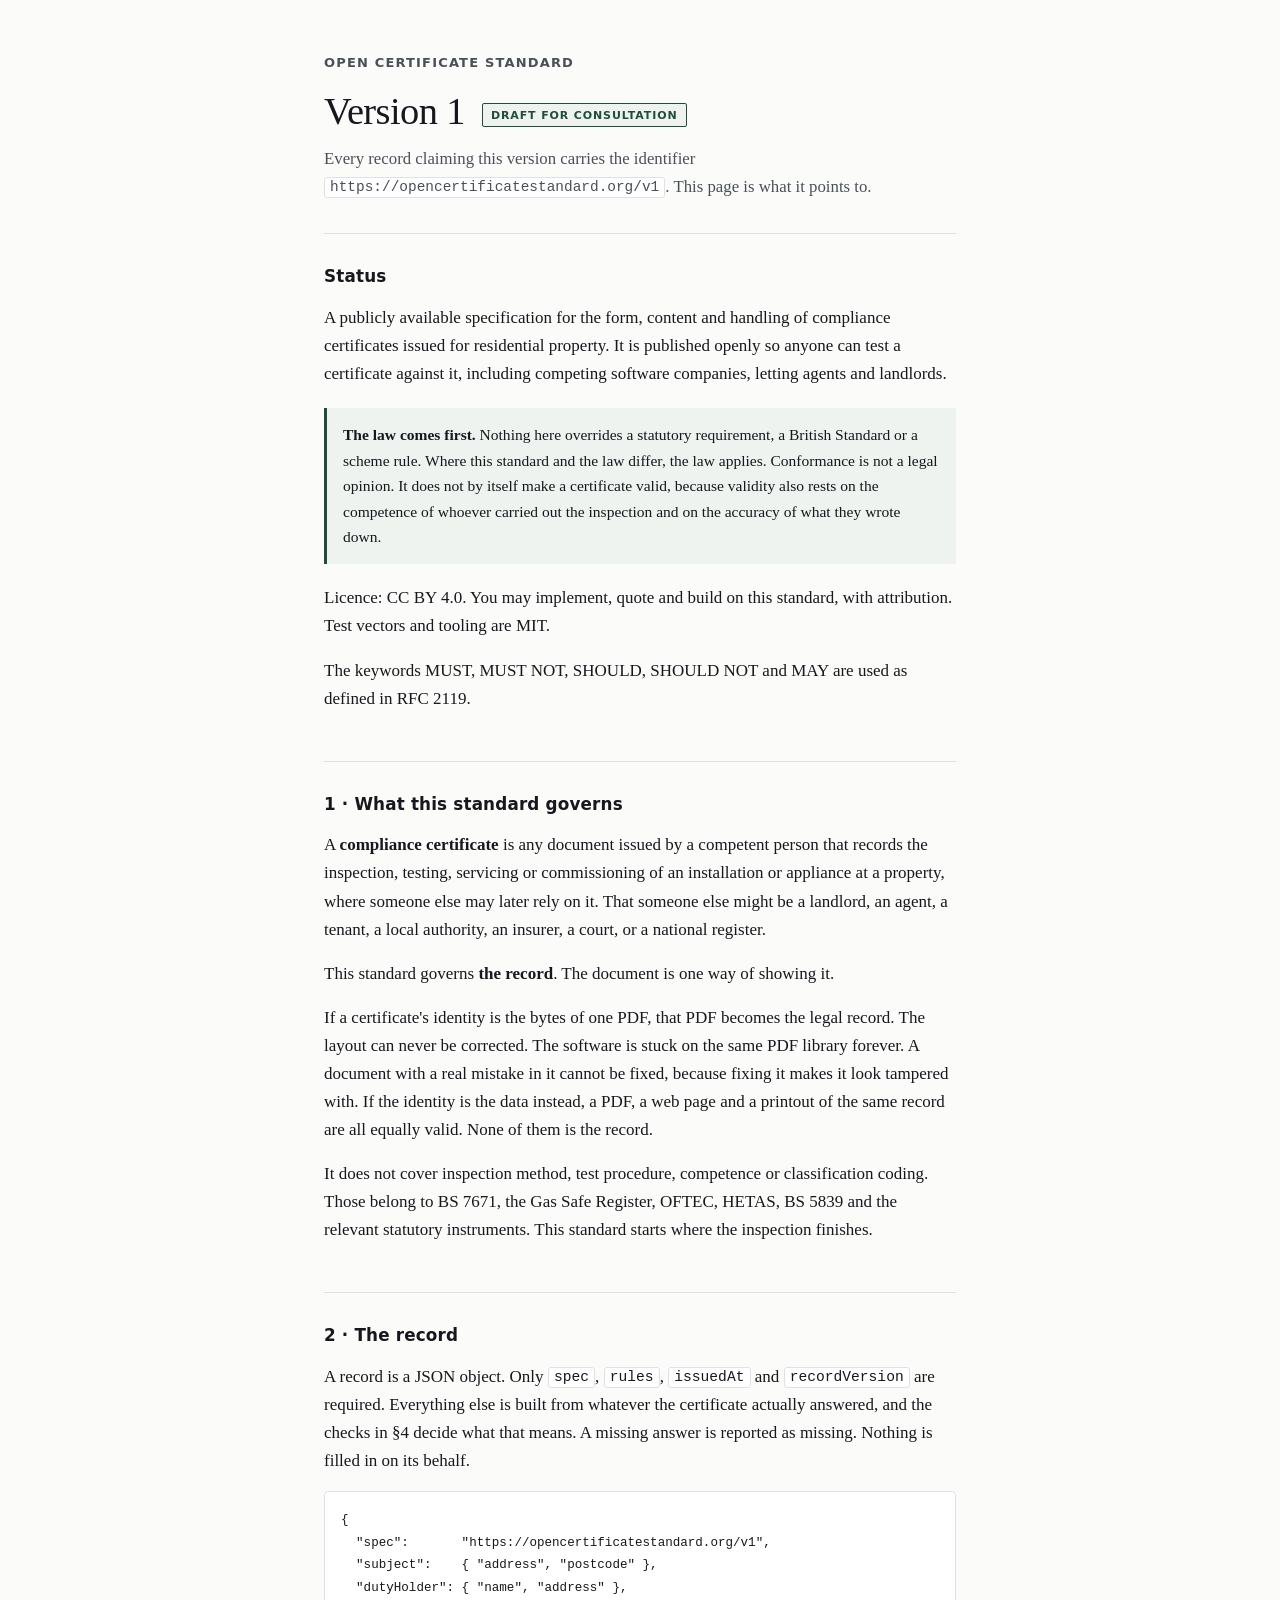
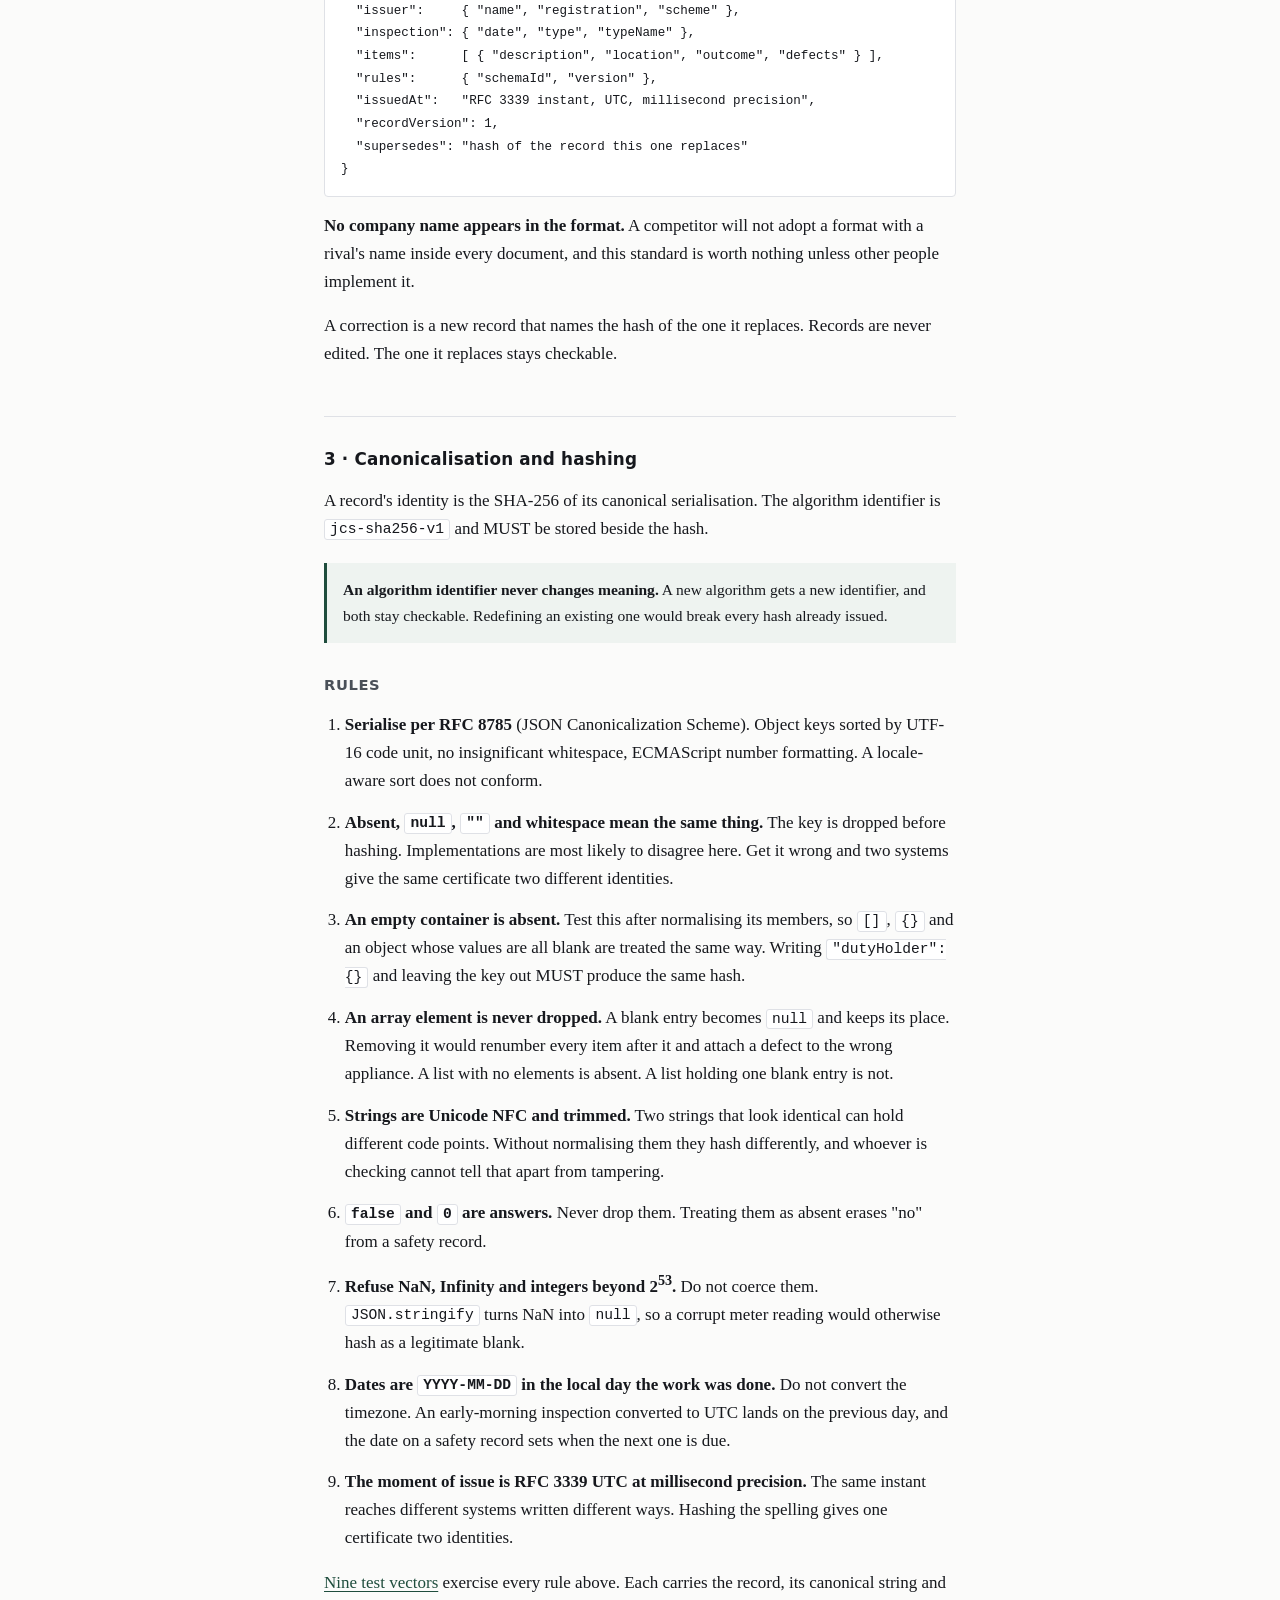
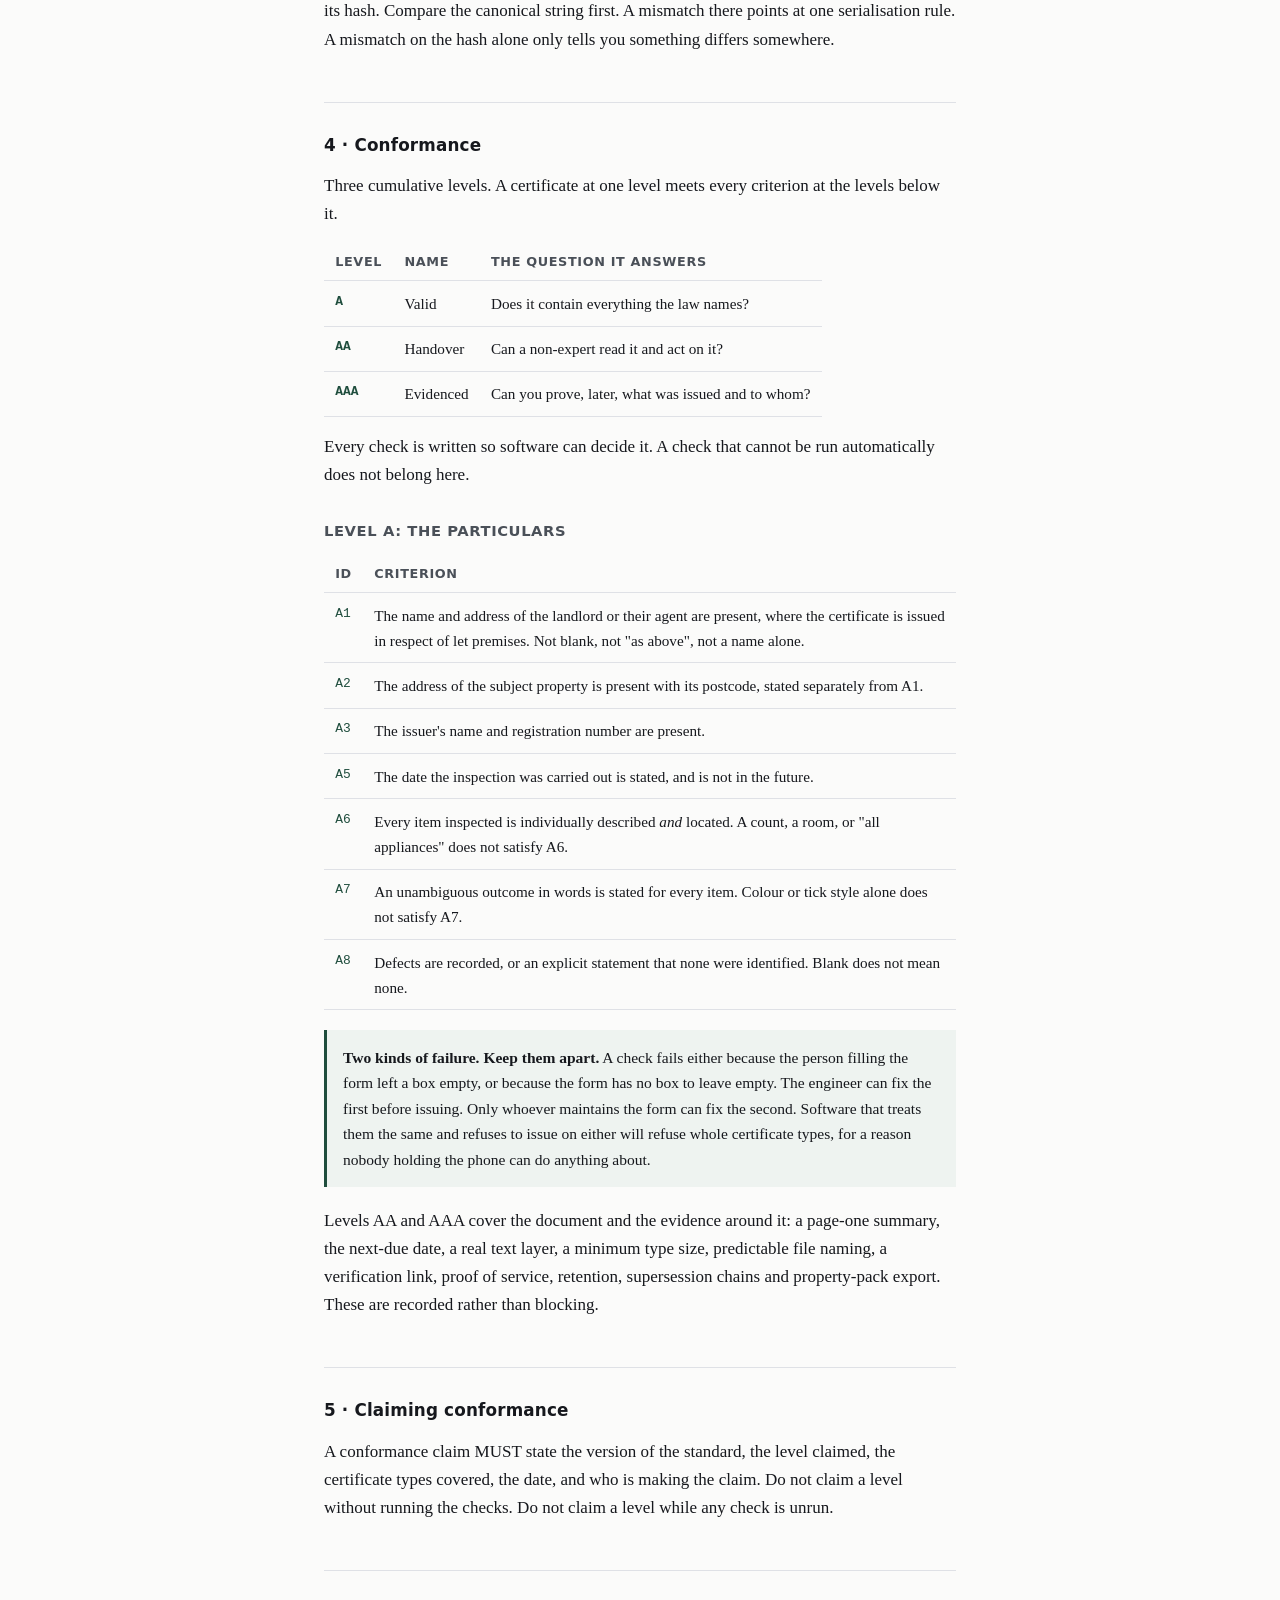
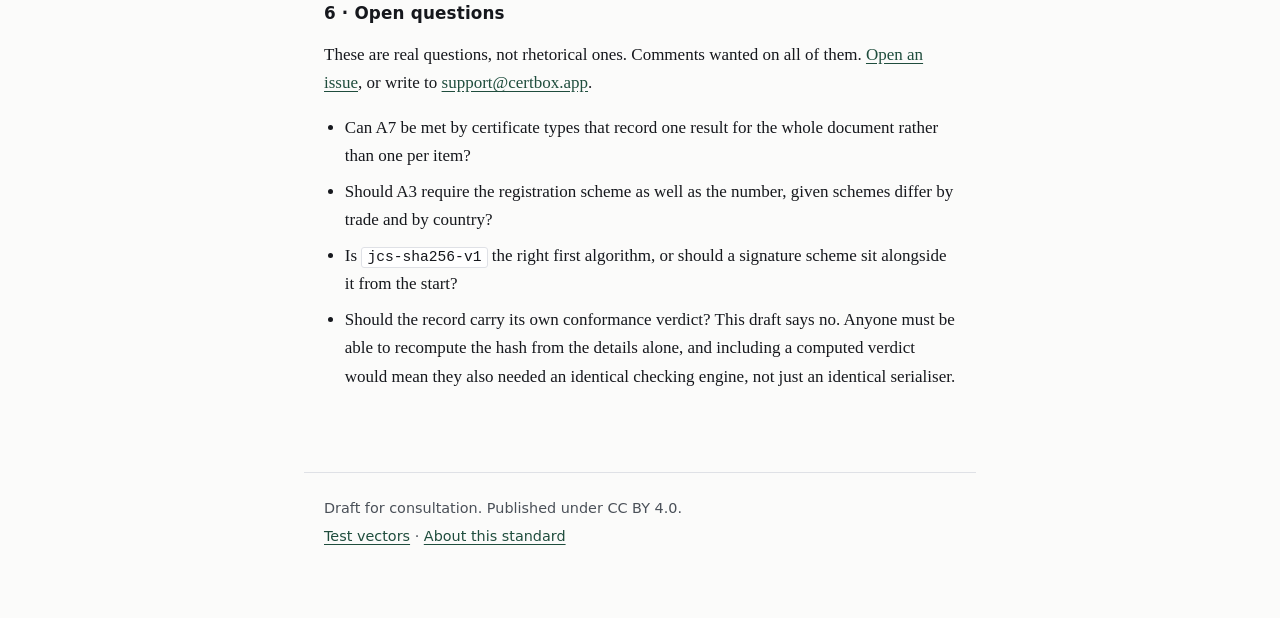
==== site/v1/index.html @ 31956b74 "Open Certificate Standard, draft version 1 An open format for property compliance certificates. A re" ====
<!doctype html>
<html lang="en">
<head>
<meta charset="utf-8">
<meta name="viewport" content="width=device-width, initial-scale=1">
<title>Open Certificate Standard v1</title>
<meta name="description" content="An open, machine-testable format for compliance certificates issued for residential property. Draft for consultation.">
<link rel="stylesheet" href="../style.css">
</head>
<body>
<header class="masthead">
  <p class="eyebrow"><a href="../">Open Certificate Standard</a></p>
  <h1>Version 1 <span class="tag">Draft for consultation</span></h1>
  <p class="lede">Every record claiming this version carries the identifier <code>https://opencertificatestandard.org/v1</code>. This page is what it points to.</p>
</header>

<main>
<section>
  <h2>Status</h2>
  <p>A publicly available specification for the form, content and handling of compliance certificates issued for residential property. It is published openly so anyone can test a certificate against it, including competing software companies, letting agents and landlords.</p>
  <p class="callout"><strong>The law comes first.</strong> Nothing here overrides a statutory requirement, a British Standard or a scheme rule. Where this standard and the law differ, the law applies. Conformance is not a legal opinion. It does not by itself make a certificate valid, because validity also rests on the competence of whoever carried out the inspection and on the accuracy of what they wrote down.</p>
  <p>Licence: CC BY 4.0. You may implement, quote and build on this standard, with attribution. Test vectors and tooling are MIT.</p>
  <p>The keywords MUST, MUST NOT, SHOULD, SHOULD NOT and MAY are used as defined in RFC 2119.</p>
</section>

<section>
  <h2>1 · What this standard governs</h2>
  <p>A <strong>compliance certificate</strong> is any document issued by a competent person that records the inspection, testing, servicing or commissioning of an installation or appliance at a property, where someone else may later rely on it. That someone else might be a landlord, an agent, a tenant, a local authority, an insurer, a court, or a national register.</p>
  <p>This standard governs <strong>the record</strong>. The document is one way of showing it.</p>
  <p>If a certificate's identity is the bytes of one PDF, that PDF becomes the legal record. The layout can never be corrected. The software is stuck on the same PDF library forever. A document with a real mistake in it cannot be fixed, because fixing it makes it look tampered with. If the identity is the data instead, a PDF, a web page and a printout of the same record are all equally valid. None of them is the record.</p>
  <p>It does not cover inspection method, test procedure, competence or classification coding. Those belong to BS 7671, the Gas Safe Register, OFTEC, HETAS, BS 5839 and the relevant statutory instruments. This standard starts where the inspection finishes.</p>
</section>

<section>
  <h2>2 · The record</h2>
  <p>A record is a JSON object. Only <code>spec</code>, <code>rules</code>, <code>issuedAt</code> and <code>recordVersion</code> are required. Everything else is built from whatever the certificate actually answered, and the checks in §4 decide what that means. A missing answer is reported as missing. Nothing is filled in on its behalf.</p>
  <pre><code>{
  "spec":       "https://opencertificatestandard.org/v1",
  "subject":    { "address", "postcode" },
  "dutyHolder": { "name", "address" },
  "issuer":     { "name", "registration", "scheme" },
  "inspection": { "date", "type", "typeName" },
  "items":      [ { "description", "location", "outcome", "defects" } ],
  "rules":      { "schemaId", "version" },
  "issuedAt":   "RFC 3339 instant, UTC, millisecond precision",
  "recordVersion": 1,
  "supersedes": "hash of the record this one replaces"
}</code></pre>
  <p><strong>No company name appears in the format.</strong> A competitor will not adopt a format with a rival's name inside every document, and this standard is worth nothing unless other people implement it.</p>
  <p>A correction is a new record that names the hash of the one it replaces. Records are never edited. The one it replaces stays checkable.</p>
</section>

<section>
  <h2>3 · Canonicalisation and hashing</h2>
  <p>A record's identity is the SHA-256 of its canonical serialisation. The algorithm identifier is <code>jcs-sha256-v1</code> and MUST be stored beside the hash.</p>
  <p class="callout"><strong>An algorithm identifier never changes meaning.</strong> A new algorithm gets a new identifier, and both stay checkable. Redefining an existing one would break every hash already issued.</p>
  <h3>Rules</h3>
  <ol class="rules">
    <li><strong>Serialise per RFC 8785</strong> (JSON Canonicalization Scheme). Object keys sorted by UTF-16 code unit, no insignificant whitespace, ECMAScript number formatting. A locale-aware sort does not conform.</li>
    <li><strong>Absent, <code>null</code>, <code>""</code> and whitespace mean the same thing.</strong> The key is dropped before hashing. Implementations are most likely to disagree here. Get it wrong and two systems give the same certificate two different identities.</li>
    <li><strong>An empty container is absent.</strong> Test this after normalising its members, so <code>[]</code>, <code>{}</code> and an object whose values are all blank are treated the same way. Writing <code>"dutyHolder": {}</code> and leaving the key out MUST produce the same hash.</li>
    <li><strong>An array element is never dropped.</strong> A blank entry becomes <code>null</code> and keeps its place. Removing it would renumber every item after it and attach a defect to the wrong appliance. A list with no elements is absent. A list holding one blank entry is not.</li>
    <li><strong>Strings are Unicode NFC and trimmed.</strong> Two strings that look identical can hold different code points. Without normalising them they hash differently, and whoever is checking cannot tell that apart from tampering.</li>
    <li><strong><code>false</code> and <code>0</code> are answers.</strong> Never drop them. Treating them as absent erases "no" from a safety record.</li>
    <li><strong>Refuse NaN, Infinity and integers beyond 2<sup>53</sup>.</strong> Do not coerce them. <code>JSON.stringify</code> turns NaN into <code>null</code>, so a corrupt meter reading would otherwise hash as a legitimate blank.</li>
    <li><strong>Dates are <code>YYYY-MM-DD</code> in the local day the work was done.</strong> Do not convert the timezone. An early-morning inspection converted to UTC lands on the previous day, and the date on a safety record sets when the next one is due.</li>
    <li><strong>The moment of issue is RFC 3339 UTC at millisecond precision.</strong> The same instant reaches different systems written different ways. Hashing the spelling gives one certificate two identities.</li>
  </ol>
  <p><a href="test-vectors.json">Nine test vectors</a> exercise every rule above. Each carries the record, its canonical string and its hash. Compare the canonical string first. A mismatch there points at one serialisation rule. A mismatch on the hash alone only tells you something differs somewhere.</p>
</section>

<section>
  <h2>4 · Conformance</h2>
  <p>Three cumulative levels. A certificate at one level meets every criterion at the levels below it.</p>
  <table>
    <thead><tr><th>Level</th><th>Name</th><th>The question it answers</th></tr></thead>
    <tbody>
      <tr><td><strong>A</strong></td><td>Valid</td><td>Does it contain everything the law names?</td></tr>
      <tr><td><strong>AA</strong></td><td>Handover</td><td>Can a non-expert read it and act on it?</td></tr>
      <tr><td><strong>AAA</strong></td><td>Evidenced</td><td>Can you prove, later, what was issued and to whom?</td></tr>
    </tbody>
  </table>
  <p>Every check is written so software can decide it. A check that cannot be run automatically does not belong here.</p>

  <h3>Level A: the particulars</h3>
  <table>
    <thead><tr><th>ID</th><th>Criterion</th></tr></thead>
    <tbody>
      <tr><td>A1</td><td>The name and address of the landlord or their agent are present, where the certificate is issued in respect of let premises. Not blank, not "as above", not a name alone.</td></tr>
      <tr><td>A2</td><td>The address of the subject property is present with its postcode, stated separately from A1.</td></tr>
      <tr><td>A3</td><td>The issuer's name and registration number are present.</td></tr>
      <tr><td>A5</td><td>The date the inspection was carried out is stated, and is not in the future.</td></tr>
      <tr><td>A6</td><td>Every item inspected is individually described <em>and</em> located. A count, a room, or "all appliances" does not satisfy A6.</td></tr>
      <tr><td>A7</td><td>An unambiguous outcome in words is stated for every item. Colour or tick style alone does not satisfy A7.</td></tr>
      <tr><td>A8</td><td>Defects are recorded, or an explicit statement that none were identified. Blank does not mean none.</td></tr>
    </tbody>
  </table>
  <p class="callout"><strong>Two kinds of failure. Keep them apart.</strong> A check fails either because the person filling the form left a box empty, or because the form has no box to leave empty. The engineer can fix the first before issuing. Only whoever maintains the form can fix the second. Software that treats them the same and refuses to issue on either will refuse whole certificate types, for a reason nobody holding the phone can do anything about.</p>
  <p>Levels AA and AAA cover the document and the evidence around it: a page-one summary, the next-due date, a real text layer, a minimum type size, predictable file naming, a verification link, proof of service, retention, supersession chains and property-pack export. These are recorded rather than blocking.</p>
</section>

<section>
  <h2>5 · Claiming conformance</h2>
  <p>A conformance claim MUST state the version of the standard, the level claimed, the certificate types covered, the date, and who is making the claim. Do not claim a level without running the checks. Do not claim a level while any check is unrun.</p>
</section>

<section>
  <h2>6 · Open questions</h2>
  <p>These are real questions, not rhetorical ones. Comments wanted on all of them. <a href="https://github.com/opencertificatestandard/standard/issues">Open an issue</a>, or write to <a href="mailto:support@certbox.app">support@certbox.app</a>.</p>
  <ul>
    <li>Can A7 be met by certificate types that record one result for the whole document rather than one per item?</li>
    <li>Should A3 require the registration scheme as well as the number, given schemes differ by trade and by country?</li>
    <li>Is <code>jcs-sha256-v1</code> the right first algorithm, or should a signature scheme sit alongside it from the start?</li>
    <li>Should the record carry its own conformance verdict? This draft says no. Anyone must be able to recompute the hash from the details alone, and including a computed verdict would mean they also needed an identical checking engine, not just an identical serialiser.</li>
  </ul>
</section>
</main>

<footer>
  <p>Draft for consultation. Published under CC BY 4.0.</p>
  <p><a href="test-vectors.json">Test vectors</a> · <a href="../">About this standard</a></p>
</footer>
</body>
</html>
---- site/style.css ----
/* Open Certificate Standard — a specification, so it reads like one.
   Type does the work: a text column at a comfortable measure, generous
   leading, and no ornament competing with the normative language. */
:root {
  --ink: #16181d;
  --ink-soft: #4a5058;
  --rule: #dfe1e6;
  --paper: #fbfbfa;
  --card: #ffffff;
  --accent: #1f4d3d;
  --accent-soft: #eef3f0;
  --measure: 42rem;
}
@media (prefers-color-scheme: dark) {
  :root:not([data-theme="light"]) {
    --ink: #e8e9eb; --ink-soft: #a3a9b2; --rule: #2c3038;
    --paper: #14161a; --card: #1a1d22; --accent: #7fc4a8; --accent-soft: #1d2a25;
  }
}
:root[data-theme="dark"] {
  --ink: #e8e9eb; --ink-soft: #a3a9b2; --rule: #2c3038;
  --paper: #14161a; --card: #1a1d22; --accent: #7fc4a8; --accent-soft: #1d2a25;
}

* { box-sizing: border-box; }
body {
  margin: 0;
  background: var(--paper);
  color: var(--ink);
  font: 400 17px/1.65 ui-serif, Georgia, "Times New Roman", serif;
  -webkit-text-size-adjust: 100%;
}
main, .masthead, footer { max-width: var(--measure); margin: 0 auto; padding: 0 1.25rem; }

.masthead { padding-top: 3.5rem; padding-bottom: 1rem; }
.eyebrow {
  font: 600 13px/1 ui-sans-serif, system-ui, sans-serif;
  letter-spacing: .09em; text-transform: uppercase; color: var(--ink-soft); margin: 0 0 1.25rem;
}
.eyebrow a { color: inherit; text-decoration: none; }
.eyebrow a:hover { color: var(--accent); }
h1 {
  font: 400 2.4rem/1.15 ui-serif, Georgia, serif;
  margin: 0 0 .75rem; letter-spacing: -.015em; text-wrap: balance;
}
.tag {
  display: inline-block; vertical-align: middle;
  font: 600 11px/1 ui-sans-serif, system-ui, sans-serif;
  letter-spacing: .08em; text-transform: uppercase;
  color: var(--accent); background: var(--accent-soft);
  border: 1px solid var(--accent); border-radius: 2px;
  padding: .35rem .5rem; margin-left: .5rem;
}
.lede { color: var(--ink-soft); font-size: 1.05rem; margin: 0 0 1rem; }

section { padding: 2rem 0; border-top: 1px solid var(--rule); }
h2 {
  font: 600 1.05rem/1.3 ui-sans-serif, system-ui, sans-serif;
  letter-spacing: .01em; margin: 0 0 1rem; color: var(--ink);
}
h3 {
  font: 600 .92rem/1.3 ui-sans-serif, system-ui, sans-serif;
  letter-spacing: .04em; text-transform: uppercase; color: var(--ink-soft);
  margin: 2rem 0 .75rem;
}
p { margin: 0 0 1rem; }
a { color: var(--accent); text-underline-offset: .18em; }

code, pre {
  font-family: ui-monospace, "SF Mono", Menlo, Consolas, monospace;
  font-size: .86em;
}
code { background: var(--card); border: 1px solid var(--rule); border-radius: 3px; padding: .1em .35em; }
pre {
  background: var(--card); border: 1px solid var(--rule); border-radius: 4px;
  padding: 1rem; overflow-x: auto; line-height: 1.55;
}
pre code { background: none; border: 0; padding: 0; }

.callout {
  background: var(--accent-soft); border-left: 3px solid var(--accent);
  padding: .9rem 1rem; margin: 1.25rem 0; font-size: .97rem;
}

ol.rules { padding-left: 1.3rem; }
ol.rules li { margin-bottom: .85rem; }
ul { padding-left: 1.3rem; }
li { margin-bottom: .5rem; }

/* Tables carry the criteria, so they must survive a phone. */
table { width: 100%; border-collapse: collapse; margin: 1rem 0; font-size: .95rem; display: block; overflow-x: auto; }
th, td { text-align: left; padding: .6rem .7rem; border-bottom: 1px solid var(--rule); vertical-align: top; }
th { font: 600 .8rem/1.3 ui-sans-serif, system-ui, sans-serif; letter-spacing: .05em; text-transform: uppercase; color: var(--ink-soft); }
td:first-child { white-space: nowrap; font-family: ui-monospace, monospace; font-size: .85em; color: var(--accent); }

footer {
  border-top: 1px solid var(--rule); margin-top: 2rem;
  padding-top: 1.5rem; padding-bottom: 4rem;
  font: 400 .9rem/1.6 ui-sans-serif, system-ui, sans-serif; color: var(--ink-soft);
}
footer p { margin: 0 0 .35rem; }
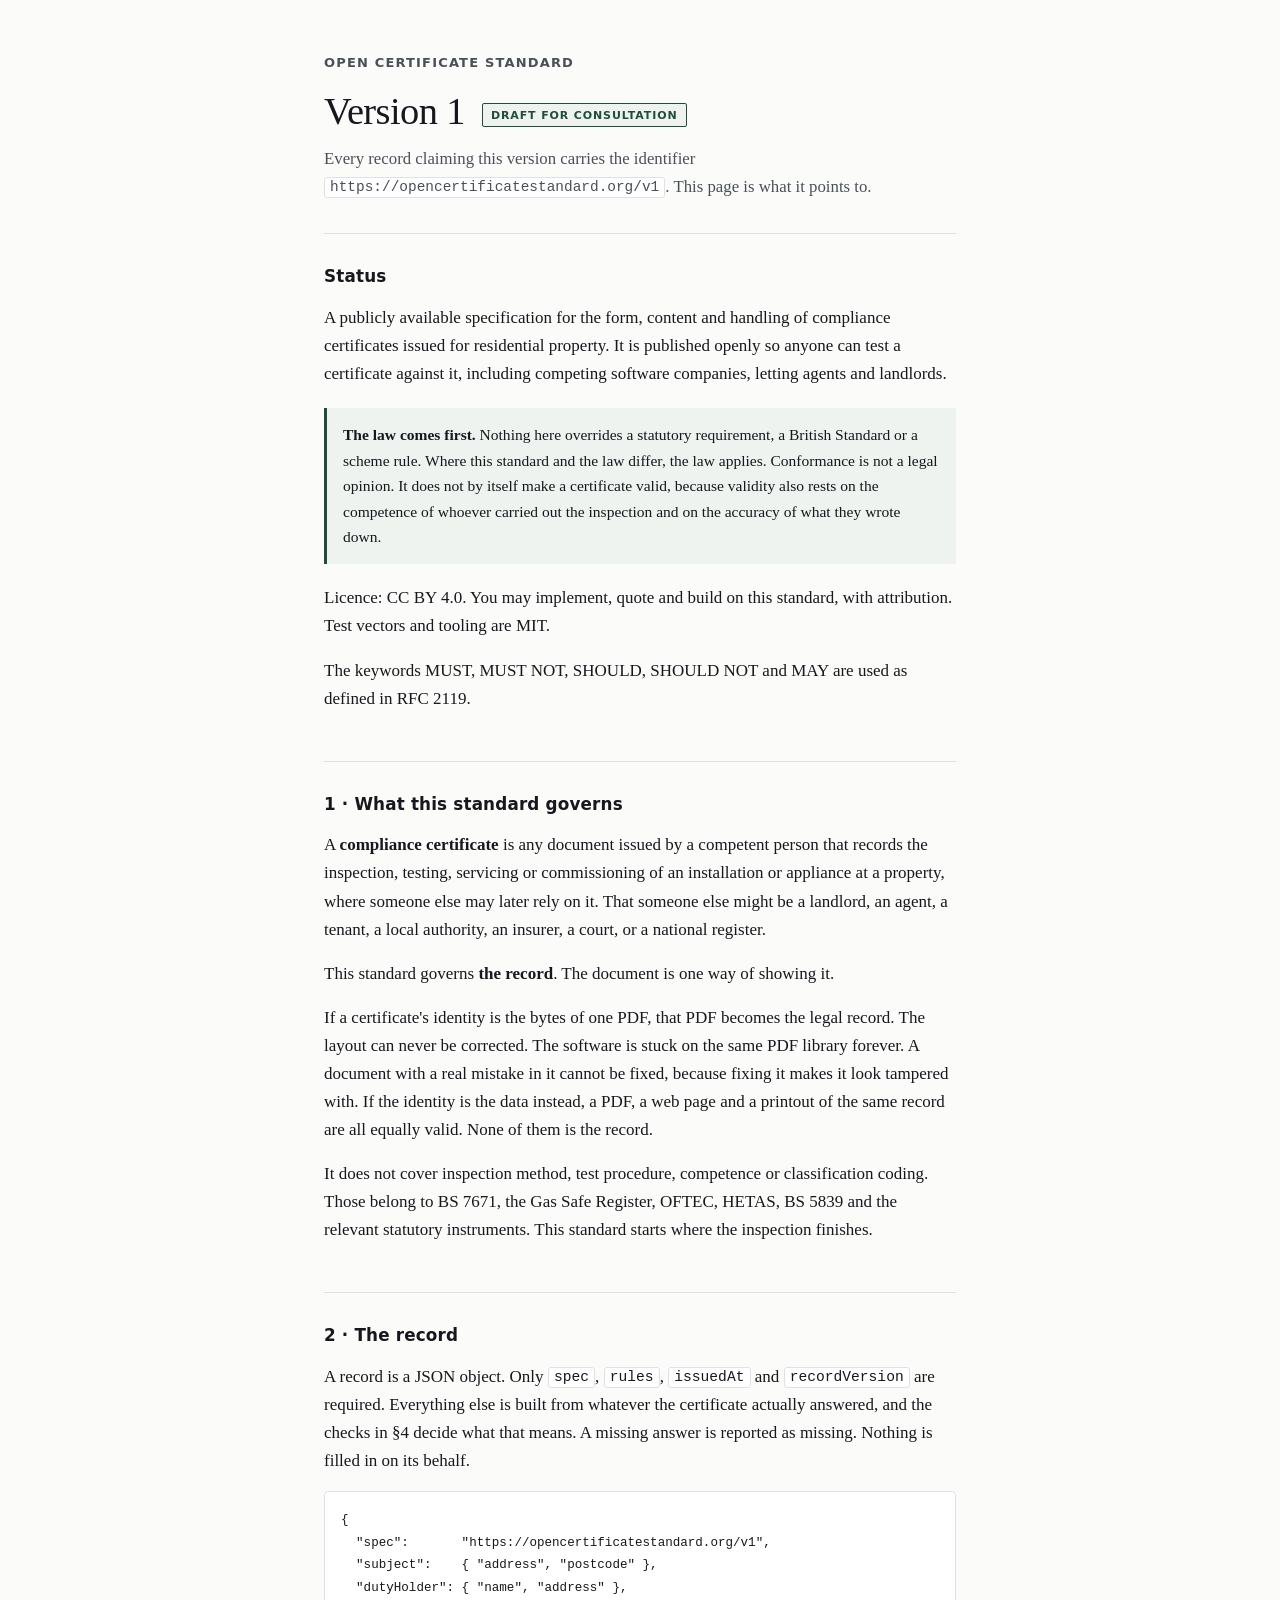
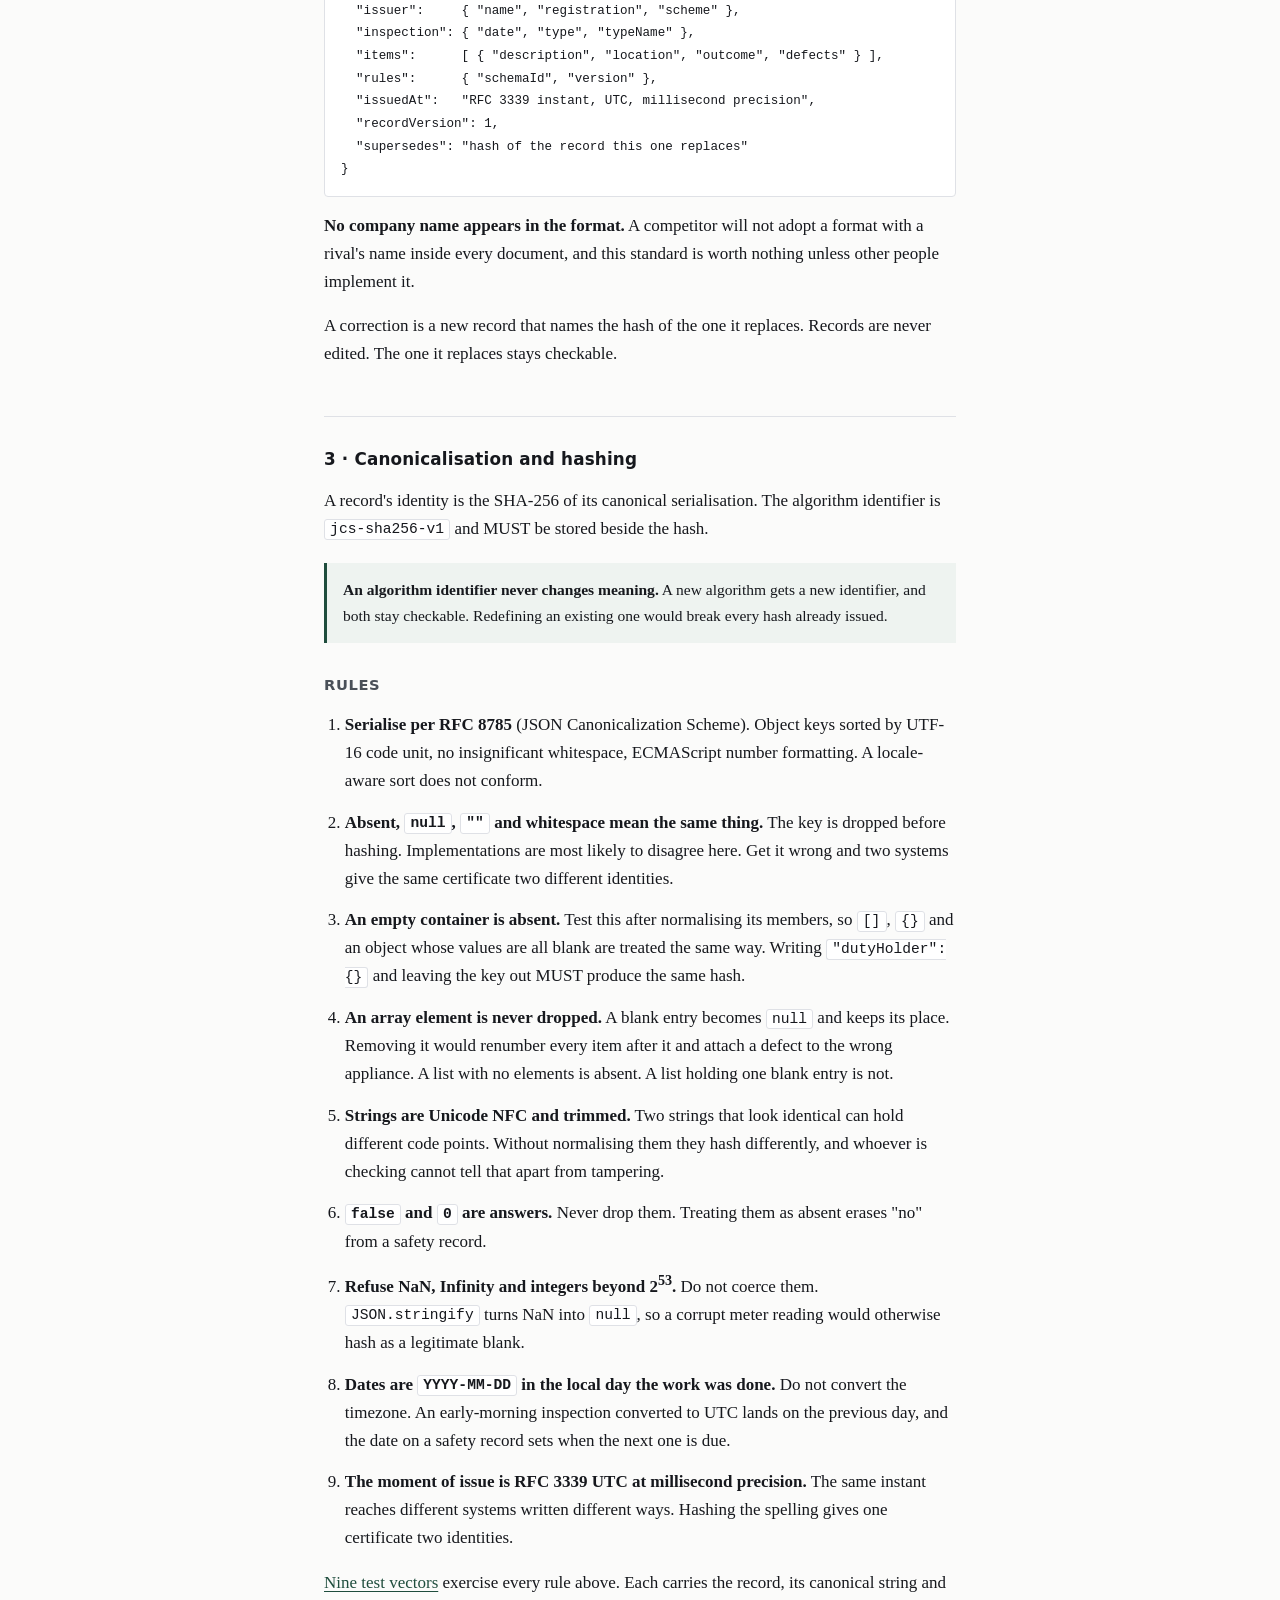
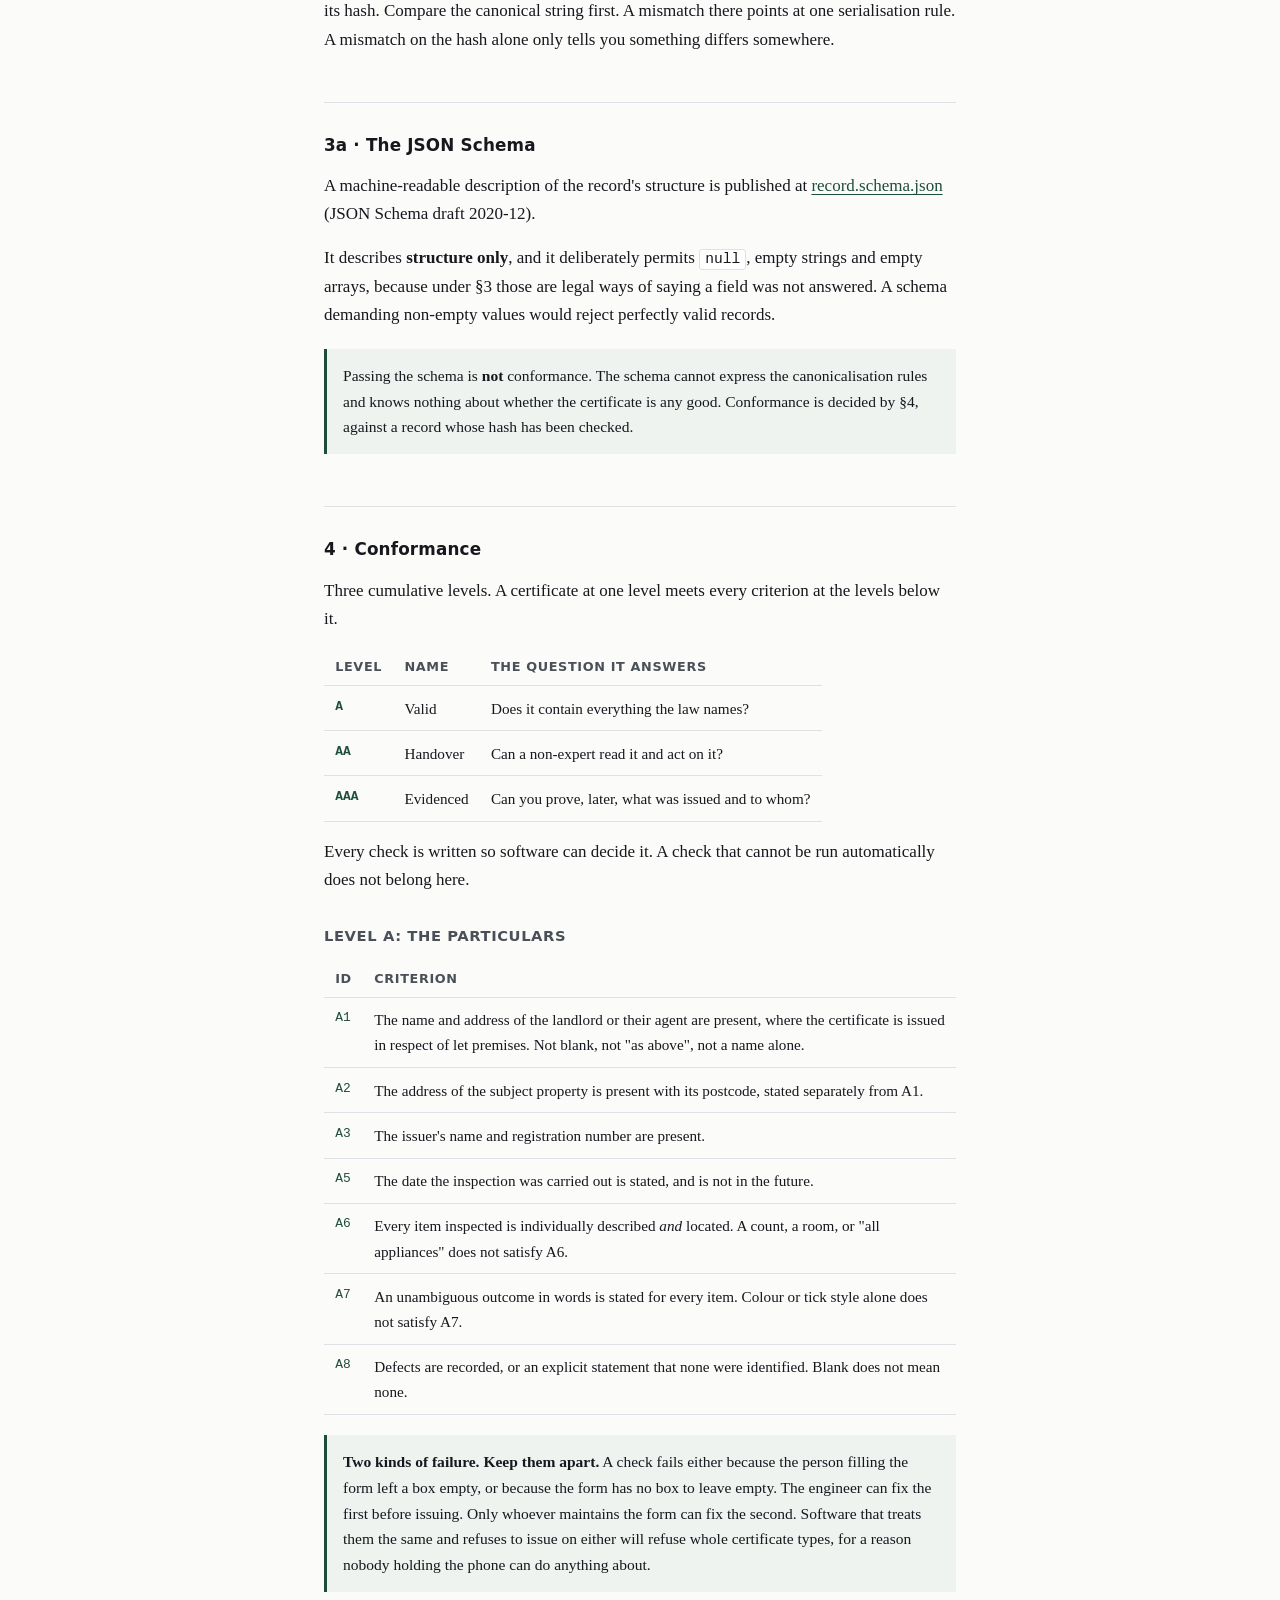
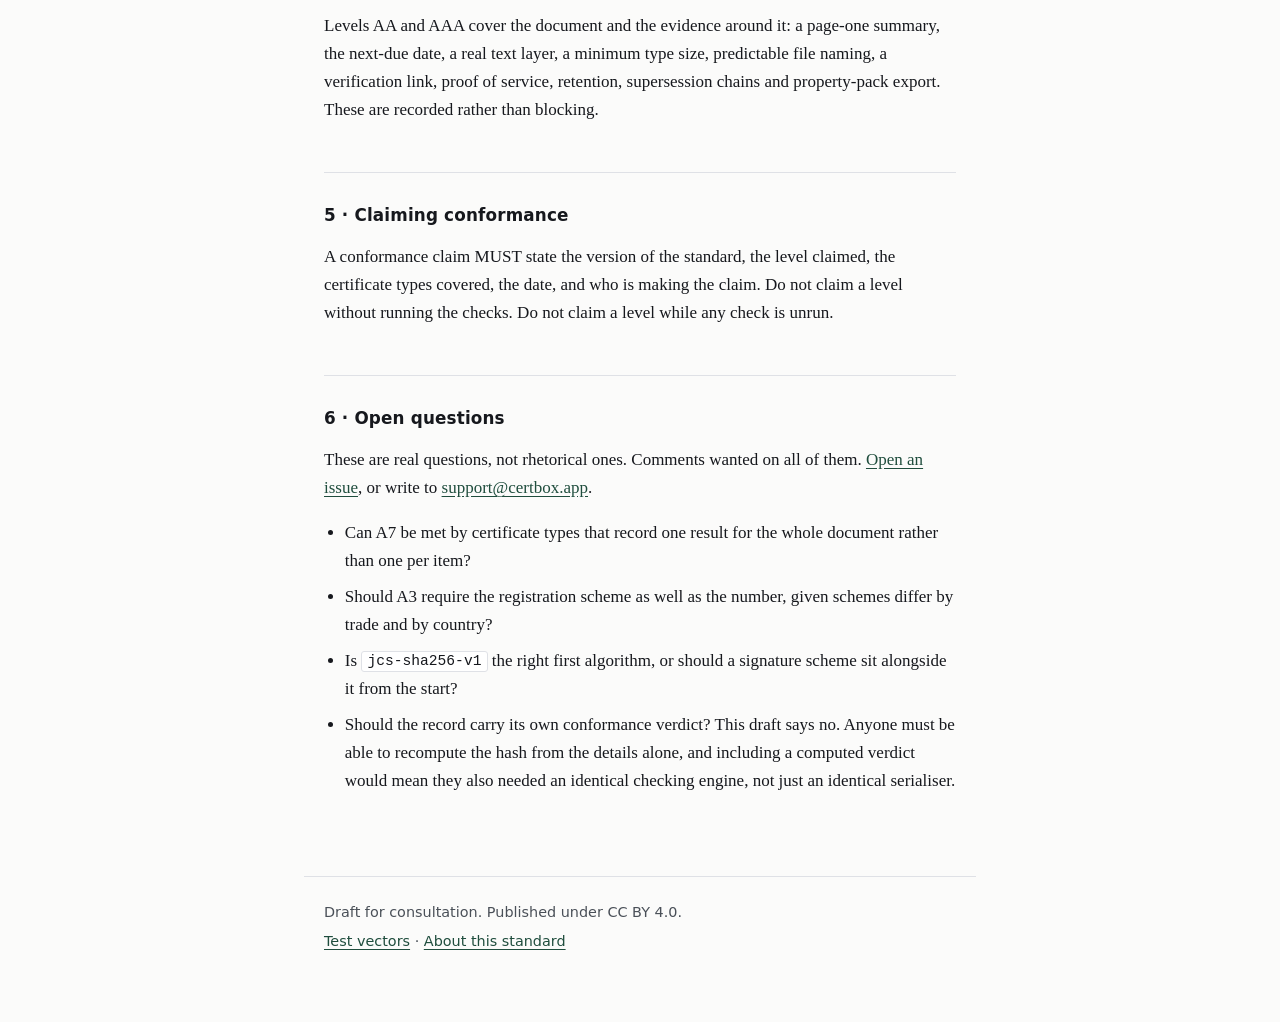
==== commit d89eb7f4: "Add the JSON Schema for the record A machine-readable description of the record's structure, in JSON" ====
--- a/site/v1/index.html
+++ b/site/v1/index.html
@@ -70,6 +70,13 @@
 </section>
 
 <section>
+  <h2>3a · The JSON Schema</h2>
+  <p>A machine-readable description of the record's structure is published at <a href="record.schema.json">record.schema.json</a> (JSON Schema draft 2020-12).</p>
+  <p>It describes <strong>structure only</strong>, and it deliberately permits <code>null</code>, empty strings and empty arrays, because under §3 those are legal ways of saying a field was not answered. A schema demanding non-empty values would reject perfectly valid records.</p>
+  <p class="callout">Passing the schema is <strong>not</strong> conformance. The schema cannot express the canonicalisation rules and knows nothing about whether the certificate is any good. Conformance is decided by §4, against a record whose hash has been checked.</p>
+</section>
+
+<section>
   <h2>4 · Conformance</h2>
   <p>Three cumulative levels. A certificate at one level meets every criterion at the levels below it.</p>
   <table>
